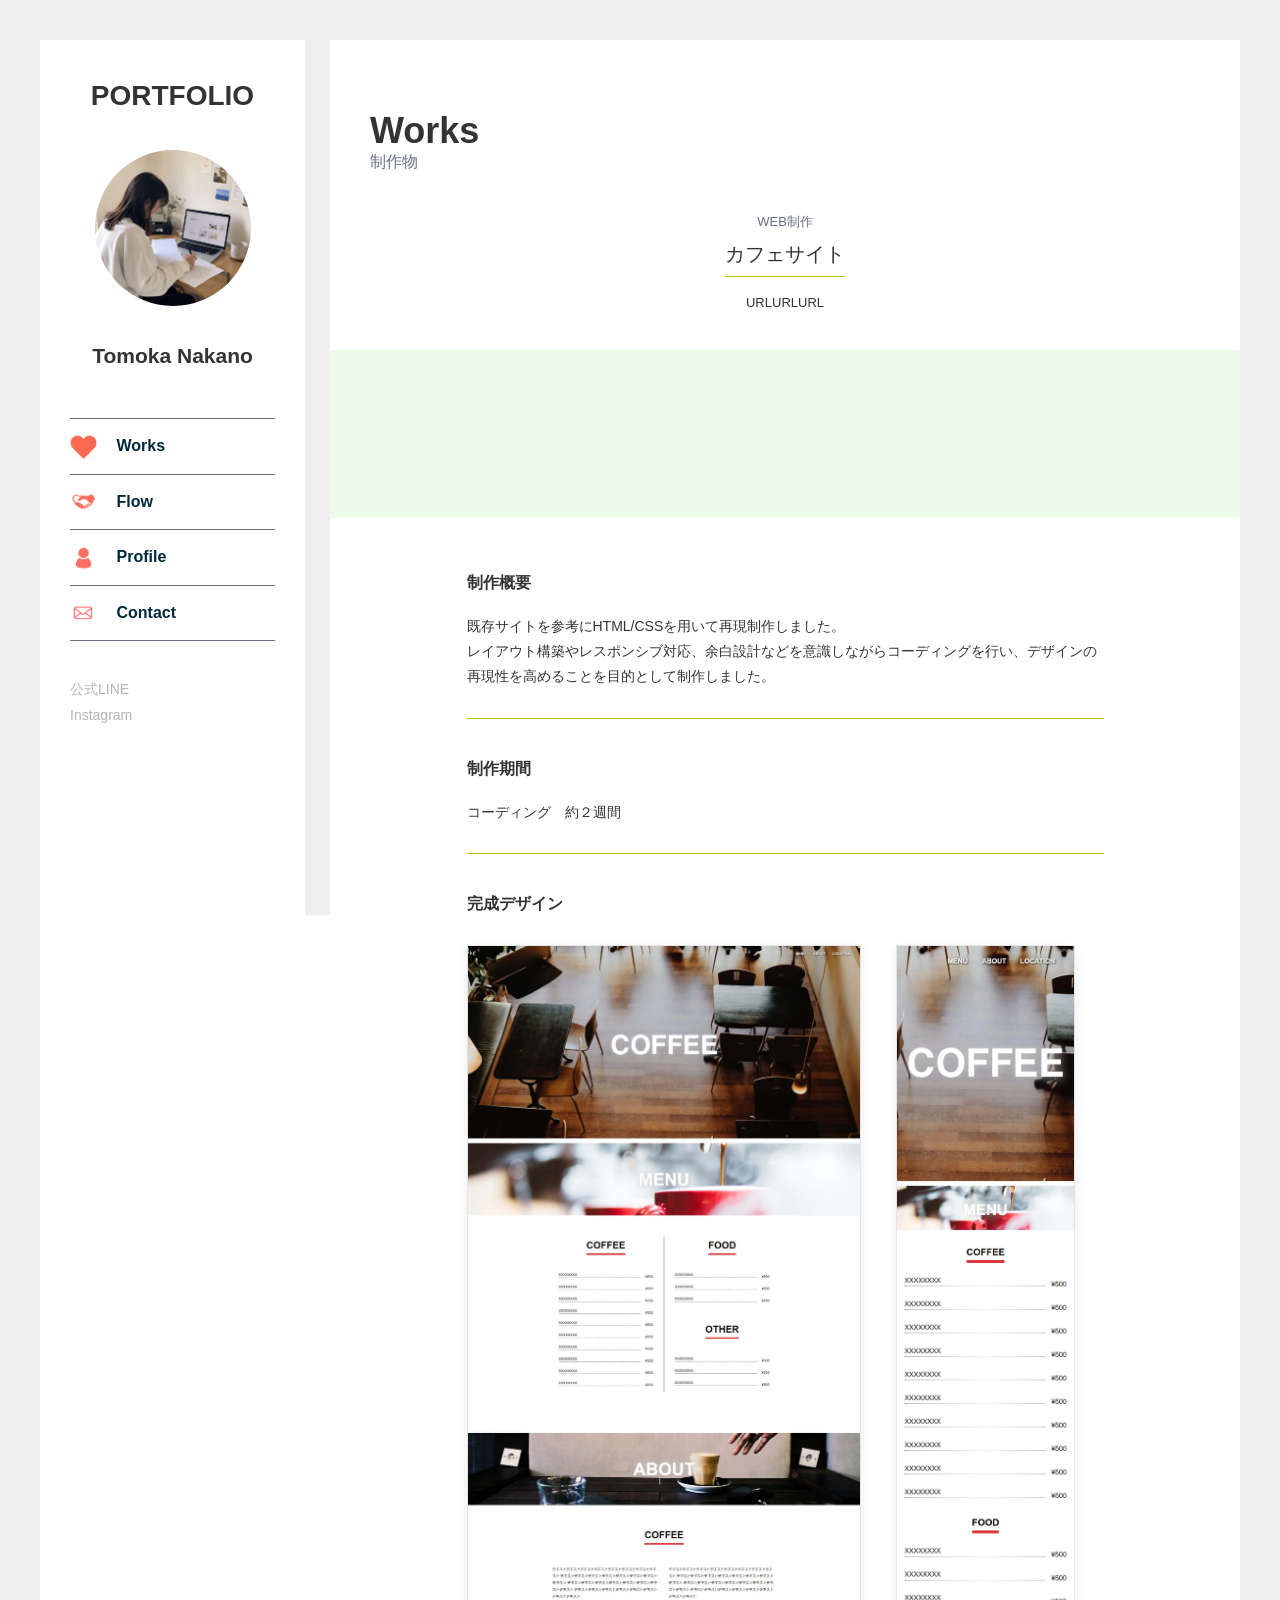
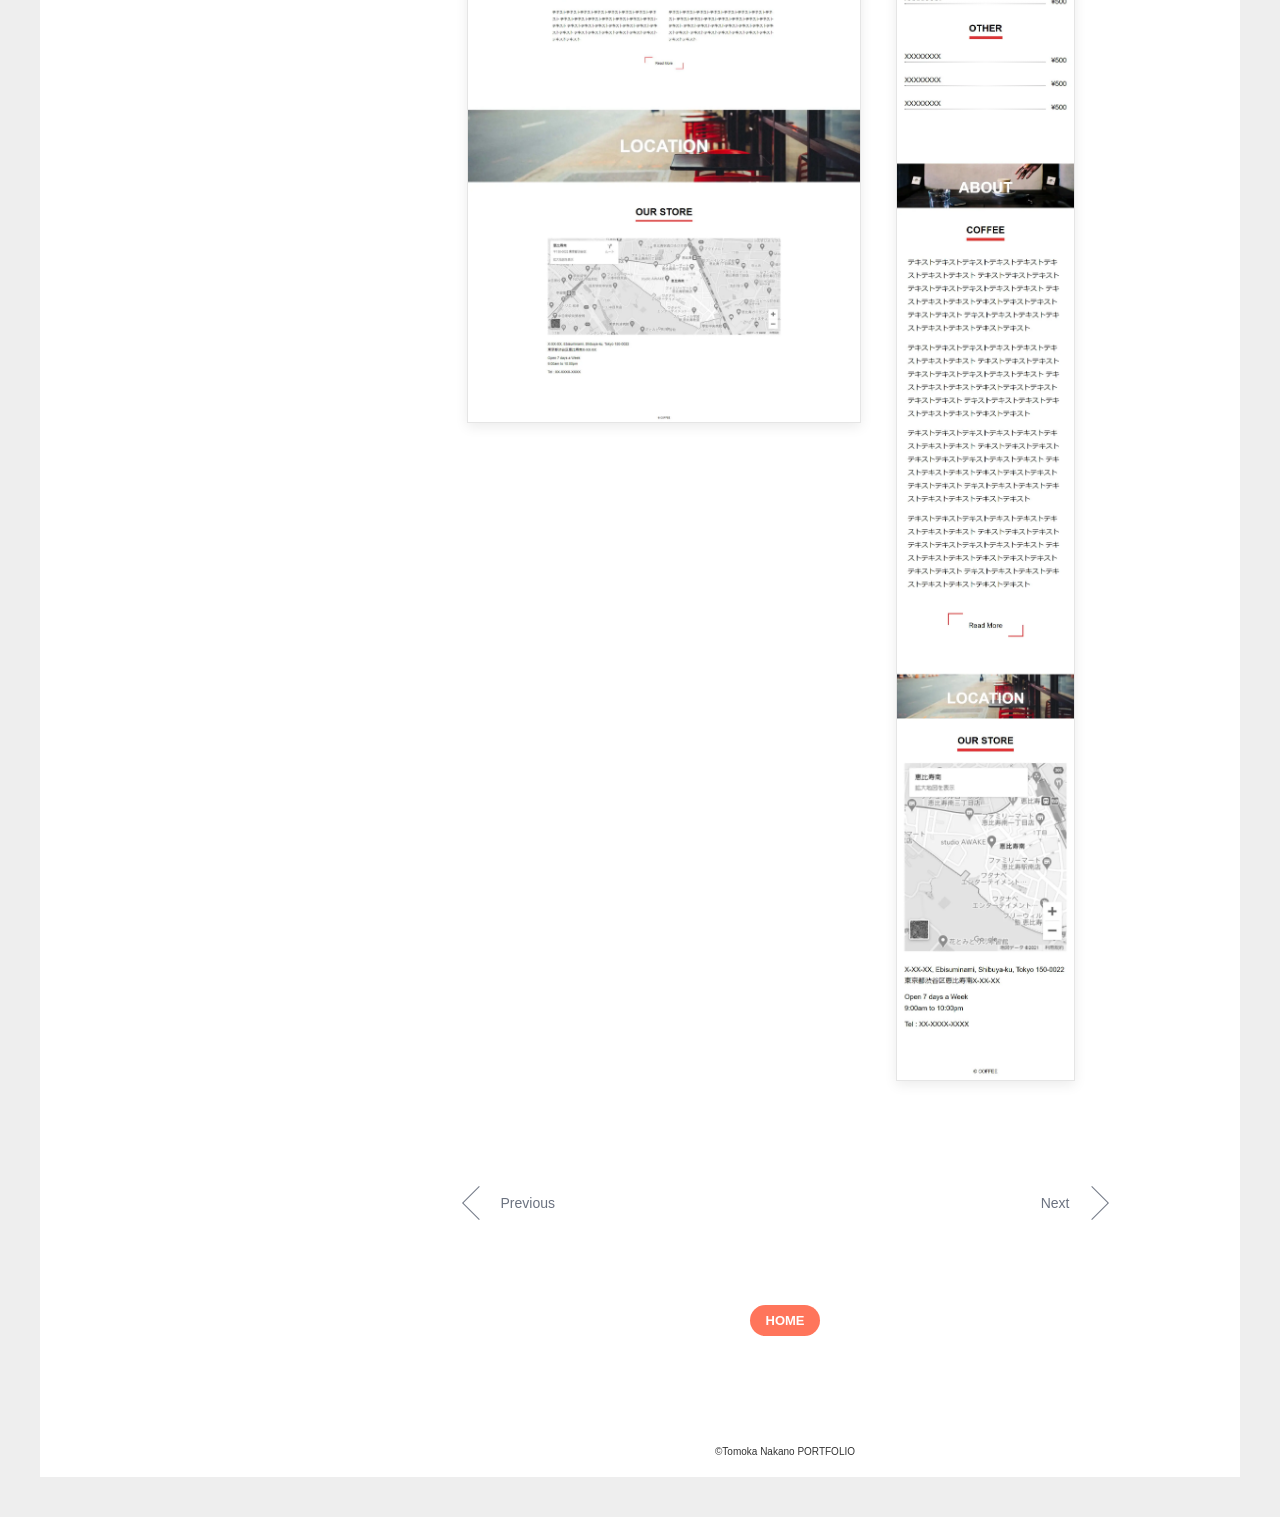
==== works/mosya_cafe.html @ 19c6b8e1 "修正" ====
<!DOCTYPE html>
<html lang="ja">
<head>
  <meta charset="UTF-8">
  <meta name="viewport" content="width=device-width, initial-scale=1.0">
  <title>tomofolio</title>
  <link rel="stylesheet" href="../css/reset.css">
  <link rel="stylesheet" href="../css/style.css">
</head>
<body>

  <div class="layout">

    <!-- スマホ用ヘッダー -->
    <header class="sp-header">
    <p class="sp-logo"><a href="../index.html">Nakano Tomoka</a></p>

    <div class="sp-right">
      <a href="../index.html#contact" class="contact-btn">Contact</a>
        <button class="hamburger-menu">
          <span></span>
          <span></span>
          <span></span>
        </button>
      </div>

    <!-- ハンバーガーメニューのナビゲーション -->
      <nav id="hamburger-navigation">
      <div class="hamburger-sidebar">
      <h1><a href="../index.html">PORTFOLIO</a></h1>
      <img src="../img/me.png" alt="" class="img-me">
      <p>Tomoka Nakano</p>

      <nav>
        <a href="../index.html#works">
          <img src="../img/icon_heart.png" alt="" class="nav-icon">Works</a>
        <a href="../index.html#flow">
          <img src="../img/icon_flow.png" alt="" class="nav-icon">Flow</a>
        <a href="../index.html#profile">
          <img src="../img/icon_profile.png" alt="" class="nav-icon">Profile</a>
        <a href="../index.html#contact">
          <img src="../img/icon_mail.png" alt="" class="nav-icon">Contact</a>
      </nav>

      <div class="sns">
        <a href="https://lin.ee/RsbOYy9">公式LINE</a>
        <a href="#">Instagram</a>
      </div>
      </div>
    </header>

    <!-- 左サイドバー -->
    <aside class="sidebar">
      <h1><a href="../index.html">PORTFOLIO</a></h1>
      <img src="../img/me.png" alt="" class="img-me">
      <p>Tomoka Nakano</p>

      <nav>
        <a href="../index.html#works">
          <img src="../img/icon_heart.png" alt="" class="nav-icon">Works</a>
        <a href="../index.html#flow">
          <img src="../img/icon_flow.png" alt="" class="nav-icon">Flow</a>
        <a href="../index.html#profile">
          <img src="../img/icon_profile.png" alt="" class="nav-icon">Profile</a>
        <a href="../index.html#contact">
          <img src="../img/icon_mail.png" alt="" class="nav-icon">Contact</a>
      </nav>

      <div class="sns">
        <a href="https://lin.ee/RsbOYy9">公式LINE</a>
        <a href="#">Instagram</a>
      </div>
    </aside>


    <!-- メイン -->
    <main class="main work-detail">

      <section class="section work-detail-head">
        <h2>Works</h2>
        <p>制作物</p>

        <div class="work-title-box">
          <p>WEB制作</p>
          <h3>カフェサイト</h3>
          <span>URLURLURL</span>
        </div>
      </section>

      <section class="work-visual">
        <img src="../img/mosya_cafe.png" alt="">
      </section>

      <section class="work-detail-body">

        <div class="work-block">
          <h3>制作概要</h3>
          <p>
            既存サイトを参考にHTML/CSSを用いて再現制作しました。<br>
            レイアウト構築やレスポンシブ対応、余白設計などを意識しながらコーディングを行い、デザインの再現性を高めることを目的として制作しました。
          </p>
        </div>

        <div class="work-block">
          <h3>制作期間</h3>
          <p>
            コーディング　約２週間
          </p>
        </div>

        <div class="work-design">
          <h3>完成デザイン</h3>

          <div class="work-design-images">
            <img src="../img/mosya_cafe-pc.webp" alt="">
            <img src="../img/mosya_cafe-sp.webp" alt="">
          </div>
        </div>

        <div class="work-nav">

          <a href="mosya_sneakers.html" class="work-prev">
            <span></span>
            Previous
          </a>

          <a href="myportfolio.html" class="work-next">
            Next
            <span></span>
          </a>

        </div>

        <a href="../index.html" class="home-btn">HOME</a>

      </section>

      <footer>©︎Tomoka Nakano PORTFOLIO</footer>

    </main>
  </div>

  <script>
  const hamburger = document.querySelector('.hamburger-menu');
  const nav = document.querySelector('#hamburger-navigation');

  hamburger.addEventListener('click', function () {
    hamburger.classList.toggle('active');
    nav.classList.toggle('active');
  });
  </script>


</body>
</html>
  
</body>
---- css/style.css ----
@charset "UTF-8";

/* =====================
   共通・全体
===================== */
html {
  scroll-behavior: smooth;
}

body {
  margin: 0;
  font-family: "Noto Sans JP", sans-serif;
  color: #333333;
  background: #eee;
  overflow-y: auto;
}

a {
  color: inherit;
  text-decoration: none;
}

body::before {
  content: "";
  position: fixed;
  top: 0;
  left: 0;
  width: 100%;
  height: 25px;
  background: #eee;
  z-index: 9999;
}

.layout {
  width: auto;
  margin: 40px;
  display: flex;
  background: #fff;
}

/* スマホでは非表示 */
.sp-header {
  display: none;
}

/* =====================
   サイドバー
===================== */
.sidebar {
  width: 290px;
  flex-shrink: 0;
  min-height: auto;
  padding: 40px 30px;
  border-right: 25px solid #eee;
  position: sticky;
  top: 25px;
  height: calc(100vh - 25px);
}

.sidebar h1 {
  font-size: 28px;
  text-align: center;
}

.sidebar h1 a,
.hamburger-sidebar h1 a,
.sp-logo a {
  color: inherit;
  text-decoration: none;
}

.sidebar .img-me {
  width: 156px;
  height: 156px;
  border-radius: 50%;
  display: block;
  margin: 38px auto;
  object-fit: cover;
}

.sidebar p {
  text-align: center;
  font-size: 21px;
  font-weight: bold;
}

.sidebar nav {
  margin-top: 50px;
}

.sidebar nav a {
  display: flex;
  align-items: center;
  gap: 20px;
  padding: 14px 0;
  border-top: 0.5px solid #6B7280;
  color: #00293C;
  text-decoration: none;
  font-weight: bold;
  transition: .3s;
}

.sidebar nav a:last-child {
  border-bottom: 0.5px solid #6B7280;
}

.sidebar nav a:hover {
  opacity: .6;
  transform: translateX(5px);
}

.sidebar nav .nav-icon,
.hamburger-sidebar .nav-icon {
  width: 26.5px;
  height: 26.5px;
  object-fit: cover;
}

.sns {
  margin-top: 40px;
}

.sns a {
  display: block;
  margin-bottom: 8px;
  color: #B3B3B3;
  font-size: 14px;
  transition: .3s;
}

.sns a:hover {
  color: #00293C;
}

/* =====================
   メイン　共通
===================== */
.main {
  flex: 1;
  overflow-y: auto;
  overflow-x: hidden;
}

.section {
  padding: 70px 40px 20px;
}

.section h2 {
  margin: 0;
  font-size: 36px;
}

.section > p:not(.explanation) {
  font-size: 16px;
  color: #6B7280;
}

.explanation {
  margin-top: 20px;
  color: #333333;
  line-height: 1.8;
}

/* =====================
   FV
===================== */
.mv {
  position: relative;
  height: clamp(334px, calc(650 / 1512 * 100vw), 655px);
  overflow: hidden;
}

.photo {
  position: relative;
  width: 100%;
  height: 100%;
}

.photo-item {
  position: absolute;
  opacity: 0;
  animation: fadeIn .8s ease forwards;
}

.photo-item img {
  width: 100%;
  display: block;
  object-fit: cover;
}

.item02 {
  width: 40%;
  top: 50px;
  left: 6%;
  z-index: 1;
  animation-delay: .2s;
}

.item01 {
  width: 47%;
  top: 130px;
  left: 20%;
  z-index: 4;
  animation-delay: 1.1s;
}

.item03 {
  width: 38%;
  top: 64px;
  right: 10%;
  z-index: 2;
  animation-delay: .5s;
}

.item04 {
  width: 30%;
  bottom: 40px;
  left: 55px;
  z-index: 3;
  animation-delay: .8s;
}

.item01 img {
  transform: rotate(-3deg);
}

.item02 img {
  transform: rotate(-8deg);
}

.item03 img {
  transform: rotate(5deg);
}

.item04 img {
  transform: rotate(10deg);
}

@keyframes fadeIn {
  from {
    opacity: 0;
    transform: translateY(20px);
  }

  to {
    opacity: 1;
    transform: translateY(0);
  }
}

.mv-text {
  position: absolute;
  right: 55px;
  bottom: 15px;
  text-align: right;
  z-index: 10;
}

.mv-text h2 {
  font-size: 48px;
  line-height: 1;
}

.mv-text p {
  margin-top: 10px;
  font-size: 16px;
}

/* =====================
   Works
===================== */
.works-grid {
  display: grid;
  grid-template-columns: repeat(2, 1fr);
  gap: 40px 55px;
  margin-top: 30px;
}

.work-link {
  display: block;
  color: inherit;
  text-decoration: none;
}

.works-grid article {
  transition: .3s;
}

.works-grid img {
  width: 100%;
  aspect-ratio: 16 / 9;
  object-fit: cover;
  border: 1px solid transparent;
  transition: .3s;
}

.works-grid h3 {
  margin: 12px 0 4px;
  color: #000;
  font-size: 18px;
  font-weight: 200;
  transition: .3s;
}

.works-grid p {
  margin: 0;
  color: #6B7280;
  font-size: 16px;
  font-weight: 100;
}

.works-grid article:hover {
  transform: translateY(-5px);
}

.works-grid article:hover img {
  border-color: #ddd;
  box-shadow: 0 6px 18px rgba(0, 0, 0, .12);
  opacity: .9;
}

.works-grid article:hover h3 {
  color: #FF755B;
}

/* =====================
   Flow
===================== */
.flow-list {
  display: flex;
  gap: 30px;
  margin-top: 30px;
  margin-bottom: 20px;
  align-items: stretch;
  overflow-x: scroll;
  position: relative;
}

.flow-list::before {
  content: "";
  position: absolute;
  top: 50%;
  left: 30px;
  right: 30px;
  height: 3px;
  background: #FF755B;
  transform: translateY(-50%);
  z-index: 0;
}

.flow-list::after {
  content: "";
  position: absolute;
  top: 50%;
  right: 18px;
  width: 18px;
  height: 18px;
  border-top: 3px solid #FF755B;
  border-right: 3px solid #FF755B;
  transform: translateY(-50%) rotate(45deg);
  z-index: 0;
}

.flow-card {
  width: 190px;
  height: 400px;
  display: flex;
  flex-direction: column;
  align-items: center;
  padding: 15px 20px;
  border: 1px solid #ddd;
  text-align: center;
  background: #fff;
  position: relative;
  z-index: 1;
}

.flow-number {
  width: 30px;
  height: 30px;
  margin: 0 auto 20px;
  background: #B3C100;
  border-radius: 50%;
  color: #fff;
  font-size: 20px;
  font-weight: bold;
  display: flex;
  align-items: center;
  justify-content: center;
}

.flow-icon {
  width: 92px;
  height: 92px;
  margin-bottom: 30px;
  font-weight: bold;
}

.flow-title {
  min-height: 70px;
  font-size: 18px;
}

.flow-text {
  width: 100px;
  min-height: 110px;
  font-size: 16px;
  font-weight: 200;
}

.flow-day {
  margin-top: auto;
  margin-bottom: 10px;
  font-size: 14px;
  font-weight: 200;
}

.day-icon {
  width: 15px;
  height: 15px;
  object-fit: contain;
}

/* =====================
   Profile
===================== */
.profile-box {
  display: flex;
  gap: 30px;
  align-items: center;
  margin-top: 30px;
}

.profile-box img {
  width: calc(436 / 960 * 100%);
  height: 270px;
  max-width: 436px;
  object-fit: contain;
}

.profile-box h3 {
  margin-bottom: 24px;
}

.profile-box p {
  margin-top: 15px;
}

/* =====================
   Contact
===================== */
form {
  margin-top: 30px;
  padding: 30px;
  background: #f5f5f5;
}

.form-row {
  display: flex;
  gap: 20px;
}

.form-group {
  font-size: 14px;
}

.required-note {
  margin-bottom: 12px;
  text-align: right;
  color: #666;
  font-size: 12px;
}

.required {
  margin-left: 2px;
  color: #FF755B;
  font-weight: bold;
}

input,
textarea {
  box-sizing: border-box;
  width: 100%;
  margin-bottom: 18px;
  padding: 14px;
  border: none;
}

textarea {
  height: 120px;
}

button {
  display: block;
  width: 600px;
  margin: 0 auto;
  padding: 14px;
  border: none;
  border-radius: 999px;
  background: #FF755B;
  color: #fff;
  font-weight: bold;
  font-size: 16px;
  cursor: pointer;
  transition: .3s;
}

button:hover {
  opacity: .85;
}

.or-line {
  display: flex;
  align-items: center;
  gap: 30px;
  margin: 30px 0;
  color: #aaa;
  font-size: 24px;
  font-weight: bold;
}

.or-line::before,
.or-line::after {
  content: "";
  flex: 1;
  height: 1px;
  background: #aaa;
}

.line-box {
  display: flex;
  align-items: center;
  gap: 30px;
  margin-top: 25px;
  padding: 20px;
  border: 1px solid #ddd;
}

.line-icon {
  width: 72px;
  height: 72px;
}

.line-text {
  display: flex;
  flex-direction: column;
  flex: 1;
}

.line-box a {
  margin-left: auto;
  padding: 14px 100px;
  border-radius: 999px;
  background: #B3C100;
  color: #fff;
  text-decoration: none;
  font-weight: bold;
  transition: .3s;
}

.line-box h3 {
  color: #00293C;

}

.line-box a:hover {
  opacity: .85;
}


/* フッター */
footer {
  padding: 20px 0;
  text-align: center;
  font-size: 10px;
}

/* =====================
   SP / smartphone
===================== */
@media screen and (max-width: 768px) {
  body::before {
    display: none;
  }

  .layout {
    width: auto;
    margin: 16px;
    display: block;
    background: #fff;
  }

  /* ハンバーガーメニュー */
  #hamburger-navigation {
    position: fixed;
    top: 0;
    right: 0;
    z-index: 99;
    width: 100%;
    height: 100vh;
    background: rgba(217, 217, 217, 0.9);
    opacity: 0;
    visibility: hidden;
    transition: .4s;
  }

  #hamburger-navigation.active {
    opacity: 1;
    visibility: visible;
  }

  .hamburger-sidebar {
    width: calc(100% - 80px);
    max-width: 310px;
    min-height: auto;
    margin: 75px auto 30px;
    padding: 40px 30px;
    background: #fff;
    box-sizing: border-box;
  }

  .hamburger-sidebar h1 {
    color: #00293C;
    text-align: center;
    font-size: 28px;
  }

  .hamburger-sidebar .img-me {
    width: 156px;
    height: 156px;
    border-radius: 50%;
    display: block;
    margin: 38px auto;
    object-fit: cover;
  }

  .hamburger-sidebar p {
    color: #00293C;
    text-align: center;
    font-size: 21px;
    font-weight: bold;
  }

  .hamburger-sidebar nav {
    margin-top: 50px;
  }

  .hamburger-sidebar nav a {
    display: flex;
    align-items: center;
    gap: 20px;
    padding: 14px 0;
    border-top: 0.5px solid #6B7280;
    color: #00293C;
    text-decoration: none;
    font-weight: bold;
    transition: .3s;
  }

  .hamburger-sidebar nav a:last-child {
    border-bottom: 0.5px solid #6B7280;
  }

  .hamburger-sidebar nav a:hover {
    opacity: .6;
    transform: translateX(5px);
  }

  .hamburger-menu {
    position: relative;
    z-index: 101;
    display: flex;
    flex-direction: column;
    gap: 8px;
    padding: 0;
    border: none;
    background: transparent;
    cursor: pointer;
  }

  .hamburger-menu span {
    display: block;
    width: 36px;
    height: 2px;
    background: #FF755B;
    transition: .3s;
  }

  .hamburger-menu.active span {
    background: #FF755B;
  }

  .hamburger-menu.active span:nth-child(1) {
    transform: translateY(10px) rotate(45deg);
  }

  .hamburger-menu.active span:nth-child(2) {
    opacity: 0;
  }

  .hamburger-menu.active span:nth-child(3) {
    transform: translateY(-10px) rotate(-45deg);
  }

  .sidebar {
    display: none;
  }

  .sp-header {
    display: flex;
    justify-content: space-between;
    align-items: center;
    width: 100%;
    padding: 18px 15px;
    background: #fff;
    position: sticky;
    top: 0;
    z-index: 100;
  }

  .sp-logo {
    margin: 0;
    color: #00293C;
    font-size: 19px;
    font-weight: 700;
  }

  .sp-right {
    display: flex;
    align-items: center;
    gap: 15px;
  }

  .contact-btn {
    display: inline-block;
    padding: 6px 12px;
    border-radius: 999px;
    background: #B3C100;
    color: #fff;
    font-size: 14px;
    font-weight: 700;
    text-decoration: none;
  }

  .main {
    overflow: visible;
  }

  /* MV */
  .mv {
    height: 655px;
  }

  .item02 {
    width: 70%;
    top: 150px;
    left: 4%;
  }

  .item01 {
    width: 82%;
    top: 310px;
    left: 10%;
  }

  .item03 {
    width: 65%;
    top: 215px;
    right: 4%;
  }

  .item04 {
    width: 55%;
    bottom: 70px;
    left: 5%;
  }

  .mv-text {
    right: 0;
    left: 0;
    top: 35px;
    text-align: center;
  }

  .mv-text h2 {
    font-size: 26px;
  }

  .mv-text p {
    font-size: 10px;
    line-height: 1.8;
  }

  /* Common */
  .section {
    padding: 45px 16px 35px;
  }

  .section h2 {
    font-size: 24px;
  }

  .section > p:not(.explanation) {
    margin-top: 10px;
    font-size: 12px;
  }

  .explanation {
    font-size: 14px;
  }

  /* Works */
  .works-grid {
    display: block;
    margin-top: 22px;
  }

  .works-grid article {
    margin-bottom: 28px;
  }

  .works-grid h3 {
    font-size: 14px;
  }

  .works-grid p {
    font-size: 10px;
  }

  /* Flow */
  .flow-list {
    display: flex;
    flex-direction: column;
    gap: 30px;
    position: relative;
    margin-top: 24px;
    padding-bottom: 50px;
    overflow: visible;
  }

  .flow-list::before {
    content: "";
    position: absolute;
    top: 126px;
    bottom: 18px;
    left: 50%;
    width: 3px;
    height: auto;
    background: #FF755B;
    transform: translateX(-50%);
    z-index: 0;
  }

  .flow-list::after {
    content: "";
    position: absolute;
    bottom: 0;
    left: 50%;
    width: 22px;
    height: 22px;
    border-right: 4px solid #FF755B;
    border-bottom: 4px solid #FF755B;
    border-top: none;
    transform: translateX(-50%) rotate(45deg);
    z-index: 0;
  }

  .flow-card {
    width: auto;
    height: auto;
    display: grid;
    grid-template-columns: 34px 90px 1fr;
    align-items: center;
    column-gap: 18px;
    padding: 20px 18px;
    border: 1px solid #ddd;
    background: #fff;
    text-align: left;
    position: relative;
    z-index: 1;
  }

  .flow-content {
    flex: 1;
  }

  .flow-number {
    width: 28px;
    height: 28px;
    margin: 0;
    font-size: 14px;
  }

  .flow-icon {
    width: 82px;
    height: 82px;
    margin: 0;
  }

  .flow-title {
    min-height: auto;
    margin: 0 0 8px;
    font-size: 18px;
    line-height: 1.4;
  }

  .flow-text {
    width: auto;
    min-height: auto;
    margin: 0 0 8px;
    font-size: 14px;
    line-height: 1.7;
  }

  .flow-day {
    margin: 0;
    font-size: 13px;
  }

  /* Profile */
  .profile-box {
    display: block;
    margin-top: 24px;
    text-align: center;
  }

  .profile-box img {
    width: 175px;
    height: 175px;
    border-radius: 50%;
    object-fit: cover;
  }

  .profile-box h3 {
    margin: 18px 0;
    font-size: 20px;
  }

  .profile-box p {
    width: 90%;
    margin: 15px auto 0;
    text-align: center;
    font-size: 14px;
    line-height: 1.8;
  }

  /* Contact */
  form {
    padding: 16px;
  }

  .form-row {
    display: block;
  }

  input,
  textarea {
    padding: 12px;
    font-size: 11px;
  }

  button {
    width: 75%;
    padding: 10px;
    font-size: 14px;
  }

  .or-line {
    gap: 16px;
    font-size: 16px;
  }

  .line-box {
    display: block;
    padding: 14px;
    text-align: center;
  }

  .line-icon {
    width: 55px;
    height: 55px;
  }

  .line-text h3 {
    margin: 8px 0 4px;
    font-size: 18px;
  }

  .line-text p {
    font-size: 12px;
    line-height: 1.6;
  }

  .line-box a {
    display: block;
    width: 75%;
    margin: 10px auto 0;
    padding: 10px;
    font-size: 14px;
  }

  footer {
    padding: 20px 0;
    text-align: center;
    font-size: 10px;
  }
}

/* =====================
   iPadサイズ
===================== */
@media screen and (min-width: 769px) and (max-width: 1230px) {
/* 共通 */
  .section {
    padding: 50px 30px 20px;
  }
  .section h2 {
    margin: 0;
    font-size: 28px;
  }

  .section > p:not(.explanation) {
    font-size: 12px;
    color: #6B7280;
  }

  .section > p.explanation {
    font-size: 14px;
    color: #333333;
  }

  .explanation {
    margin-top: 14px;
    line-height: 1.8;
  }

/* main タイトル */
  .mv-text h2 {
    font-size: 32px;
  }

  .mv-text p {
    font-size: 14px;
    line-height: 1.8;
  }

/* サイドバー */
  .sidebar {
    width: 220px;
    padding: 30px 20px;
  }

  .sidebar h1 {
    font-size: 24px;
  }

/* works */
.works-grid h3 {
  margin: 12px 0 4px;
  color: #000;
  font-size: 16px;
  font-weight: 200;
  transition: .3s;
}

.works-grid p {
  margin: 0;
  color: #6B7280;
  font-size: 14px;
  font-weight: 100;
}

/* プロフィール */
  .profile-box {
    gap: 20px;
  }

/* コンタクト */
  button {
    width: 80%;
    padding: 10px;
  }

  .line-box {
    display: block;
    padding: 14px;
    text-align: center;
  }

  .line-icon {
    width: 55px;
    height: 55px;
  }

  .line-box a {
    display: block;
    width: 75%;
    margin: 10px auto 0;
    padding: 10px;
    font-size: 14px;
  }
}

/* =====================
   Work detail
===================== */
.work-detail-head {
  padding-bottom: 0;
}

.work-title-box {
  margin-top: 40px;
  text-align: center;
}

.work-title-box p {
  margin: 0;
  color: #6B7280;
  font-size: 13px;
}

.work-title-box h3 {
  display: inline-block;
  margin: 10px 0 18px;
  padding-bottom: 8px;
  border-bottom: 1px solid #B3C100;
  font-size: 20px;
  font-weight: 400;
}

.work-title-box span {
  display: block;
  font-size: 13px;
}

.work-visual {
  margin-top: 40px;
  padding: 75px 40px;
  background: #effbea;
  text-align: center;
}

.work-visual img {
  width: 70%;
  max-width: 640px;
}

.work-detail-body {
  width: 70%;
  max-width: 760px;
  margin: 55px auto 0;
}

.work-block {
  margin-bottom: 40px;
  padding-bottom: 28px;
  border-bottom: 1px solid #B3C100;
}

.work-block h3,
.work-design h3 {
  margin-bottom: 20px;
  font-size: 16px;
}

.work-block p {
  font-size: 14px;
  line-height: 1.8;
}

.work-design-images {
  display: flex;
  align-items: flex-start;
  gap: 35px;
  margin-top: 30px;
}

.work-design-images img {
  border: 1px solid #e5e5e5;
  box-shadow: 0 4px 12px rgba(0, 0, 0, .08);
}

.work-design-images img:first-child {
  width: 62%;
}

.work-design-images img:last-child {
  width: 28%;
}

.work-nav {
  display: flex;
  justify-content: space-between;
  margin: 80px 0;
  padding-top: 30px;
  /* border-top: 1px solid #B3C100; */
}

.work-nav a {
  display: flex;
  align-items: center;
  gap: 10px;
  color: #6B7280;
  text-decoration: none;
  font-size: 14px;
  transition: .3s;
}

.work-nav a:hover {
  color: #B3C100;
}

.work-prev span,
.work-next span {
  width: 24px;
  height: 24px;
  border-top: 1.5px solid currentColor;
  border-right: 1.5px solid currentColor;
}

.work-prev span {
  transform: rotate(-135deg);
}

.work-next span {
  transform: rotate(45deg);
}

.home-btn {
  display: block;
  width: 70px;
  margin: 90px auto;
  padding: 8px 0;
  border-radius: 999px;
  background: #FF755B;
  color: #fff;
  text-align: center;
  text-decoration: none;
  font-size: 13px;
  font-weight: bold;
}

@media screen and (max-width: 768px) {
  .work-visual img {
    width: 90%;
    max-width: 640px;
  }

  .work-detail-body {
    width: calc(100% - 32px);
  }

  .work-design-images {
    flex-direction: column;
    gap: 30px;
  }

  .work-design-images img:first-child,
  .work-design-images img:last-child {
    width: 100%;
  }
}
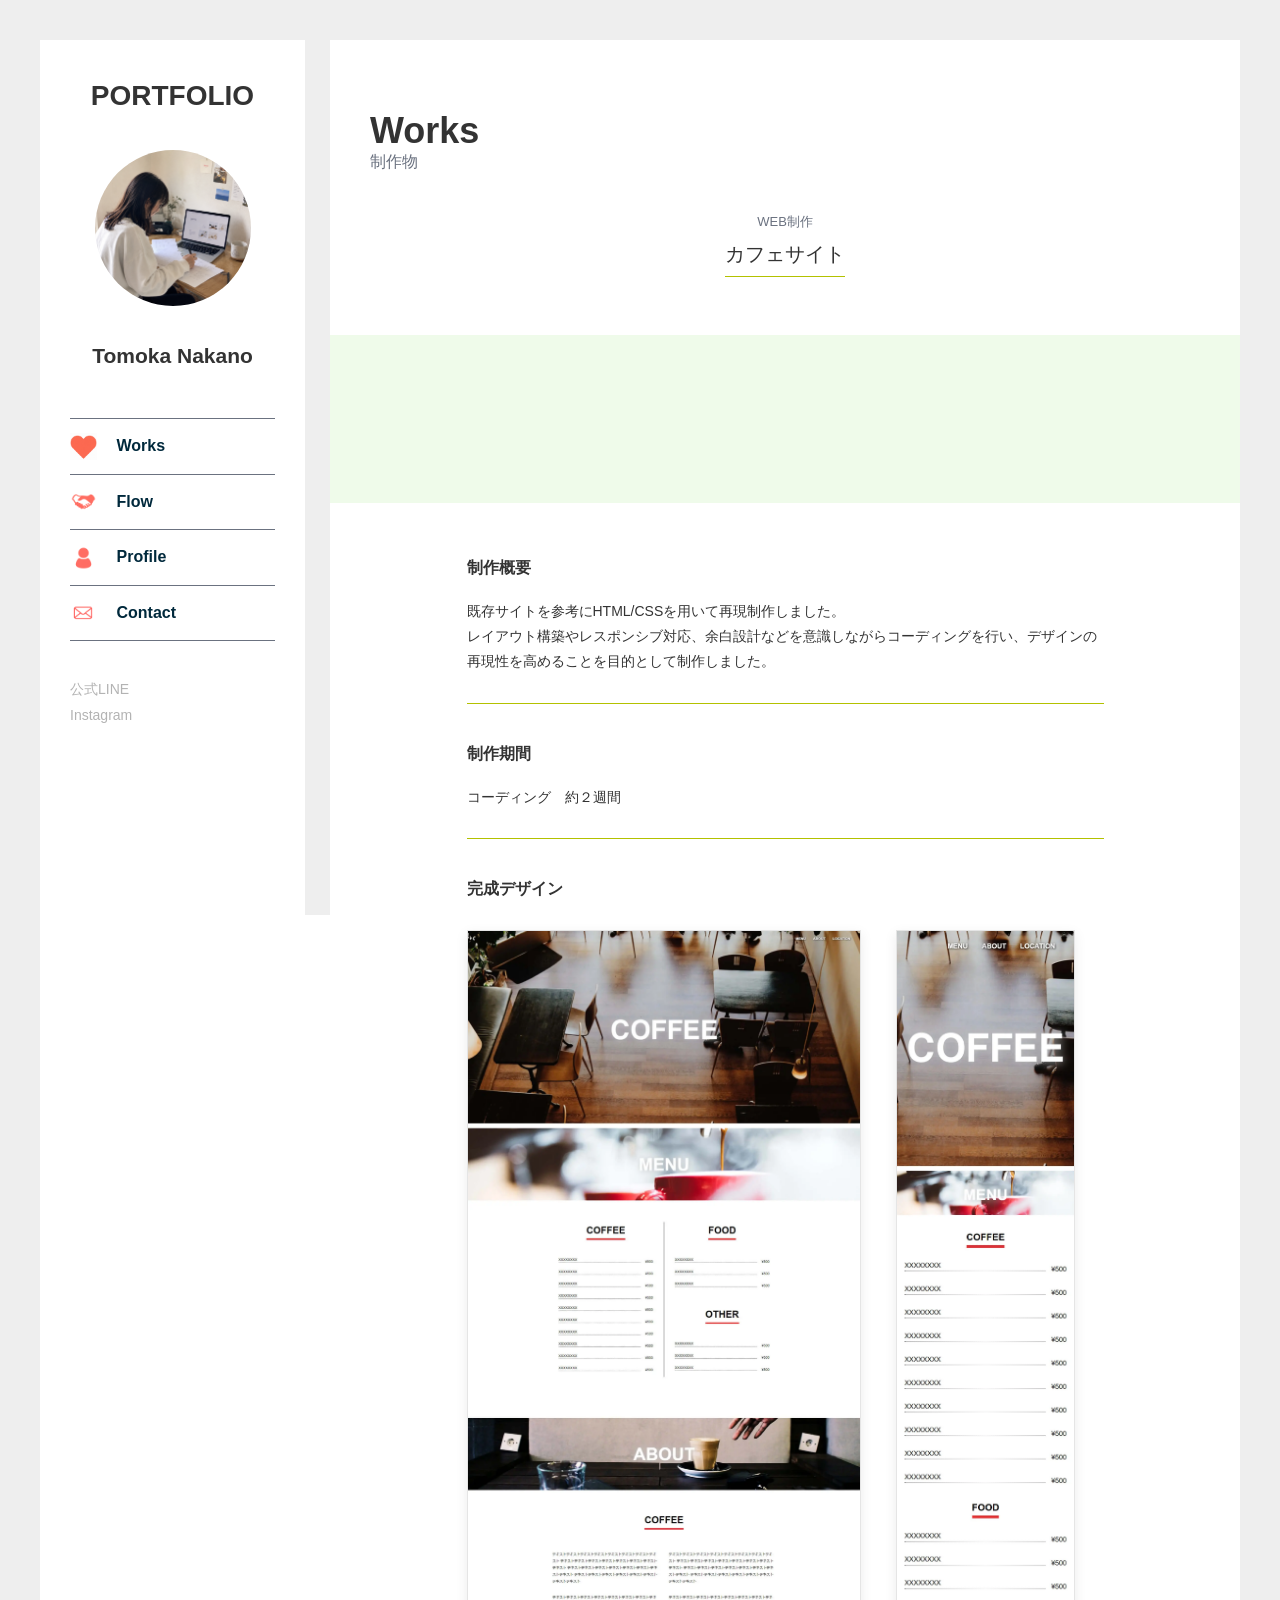
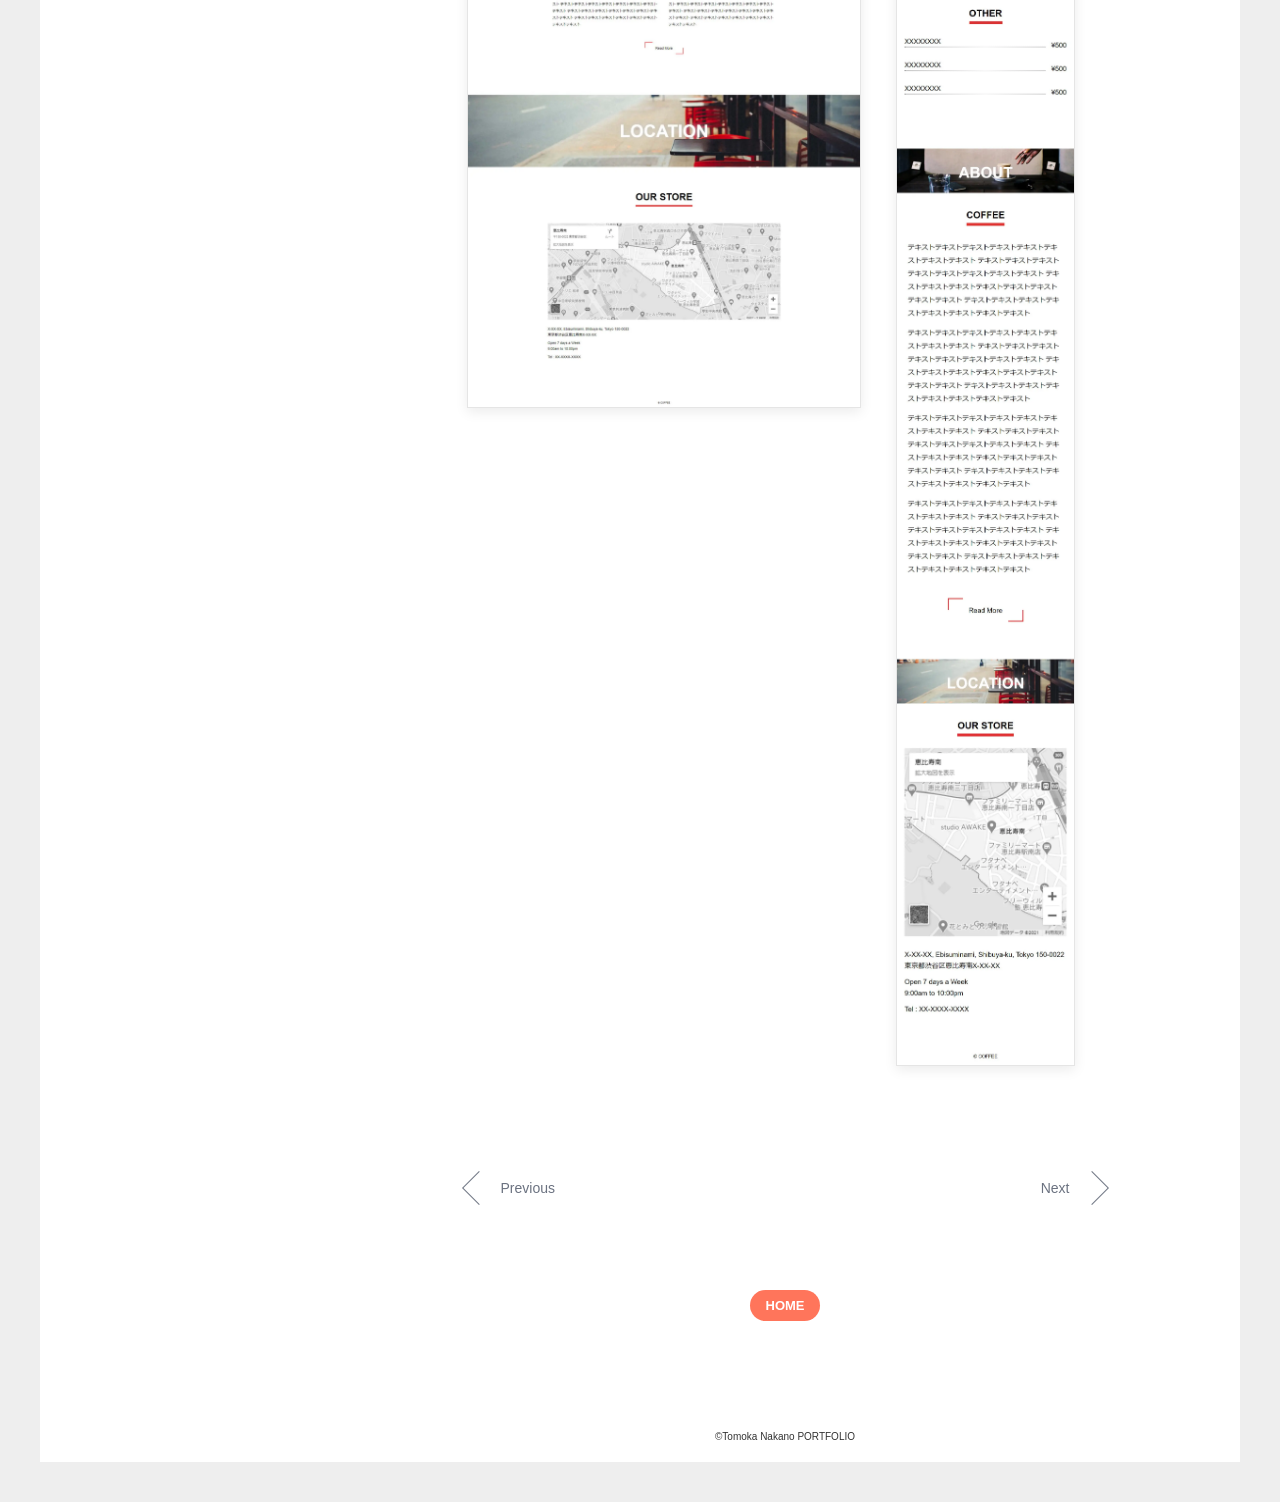
==== commit d74984ee: "修正" ====
--- a/works/mosya_cafe.html
+++ b/works/mosya_cafe.html
@@ -83,7 +83,7 @@
         <div class="work-title-box">
           <p>WEB制作</p>
           <h3>カフェサイト</h3>
-          <span>URLURLURL</span>
+          <!-- <span>URLURLURL</span> -->
         </div>
       </section>
 
@@ -140,15 +140,7 @@
     </main>
   </div>
 
-  <script>
-  const hamburger = document.querySelector('.hamburger-menu');
-  const nav = document.querySelector('#hamburger-navigation');
-
-  hamburger.addEventListener('click', function () {
-    hamburger.classList.toggle('active');
-    nav.classList.toggle('active');
-  });
-  </script>
+  <script src="../main.js"></script>
 
 
 </body>
--- a/css/style.css
+++ b/css/style.css
@@ -55,6 +55,7 @@
   position: sticky;
   top: 25px;
   height: calc(100vh - 25px);
+  overflow-y: scroll;
 }
 
 .sidebar h1 {
@@ -602,6 +603,8 @@
     opacity: 0;
     visibility: hidden;
     transition: .4s;
+
+    overflow-y: scroll;
   }
 
   #hamburger-navigation.active {
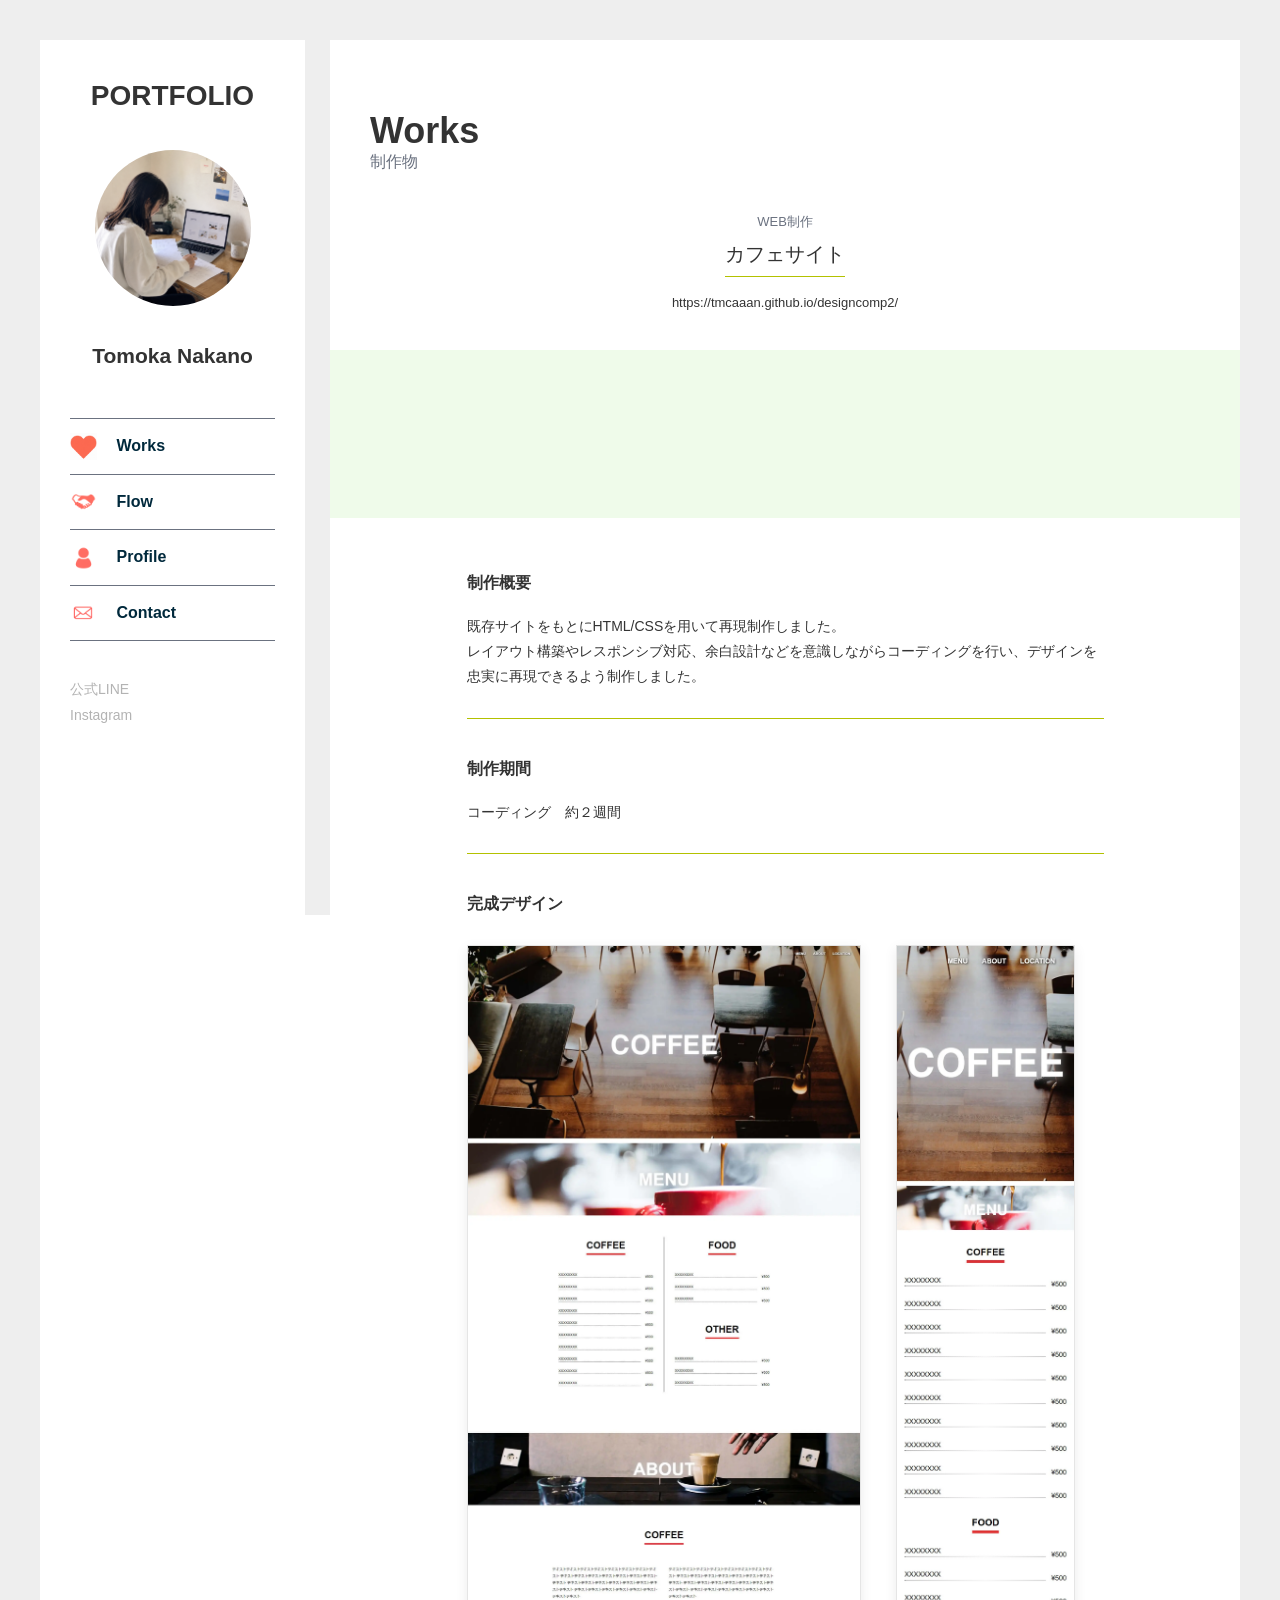
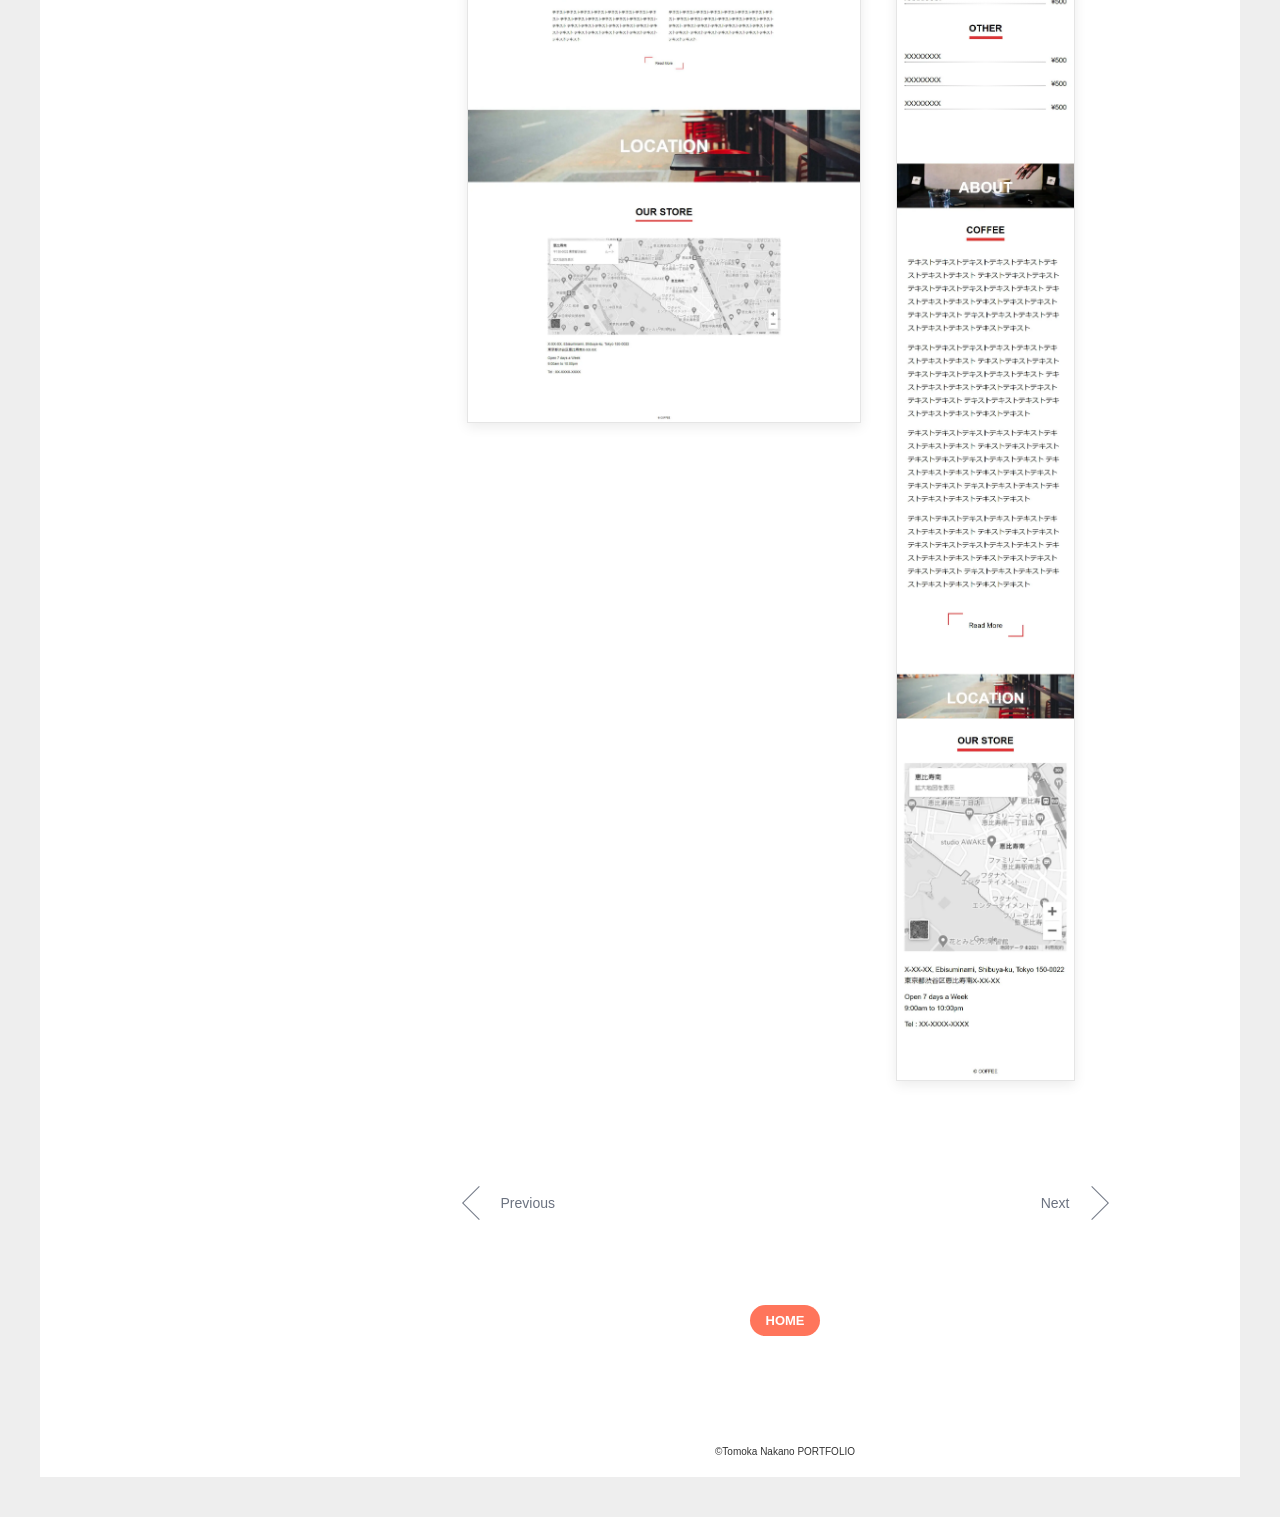
==== commit 407724a2: "修正" ====
--- a/works/mosya_cafe.html
+++ b/works/mosya_cafe.html
@@ -44,7 +44,7 @@
 
       <div class="sns">
         <a href="https://lin.ee/RsbOYy9">公式LINE</a>
-        <a href="#">Instagram</a>
+        <a href="https://www.instagram.com/tomoka_pf/">Instagram</a>
       </div>
       </div>
     </header>
@@ -68,7 +68,7 @@
 
       <div class="sns">
         <a href="https://lin.ee/RsbOYy9">公式LINE</a>
-        <a href="#">Instagram</a>
+        <a href="https://www.instagram.com/tomoka_pf/">Instagram</a>
       </div>
     </aside>
 
@@ -83,7 +83,9 @@
         <div class="work-title-box">
           <p>WEB制作</p>
           <h3>カフェサイト</h3>
-          <!-- <span>URLURLURL</span> -->
+          <span>
+            <a href="https://tmcaaan.github.io/designcomp2/" target="_blank">https://tmcaaan.github.io/designcomp2/</a>
+          </span>
         </div>
       </section>
 
@@ -96,8 +98,8 @@
         <div class="work-block">
           <h3>制作概要</h3>
           <p>
-            既存サイトを参考にHTML/CSSを用いて再現制作しました。<br>
-            レイアウト構築やレスポンシブ対応、余白設計などを意識しながらコーディングを行い、デザインの再現性を高めることを目的として制作しました。
+            既存サイトをもとにHTML/CSSを用いて再現制作しました。<br>
+            レイアウト構築やレスポンシブ対応、余白設計などを意識しながらコーディングを行い、デザインを忠実に再現できるよう制作しました。
           </p>
         </div>
 
--- a/css/style.css
+++ b/css/style.css
@@ -328,8 +328,6 @@
    Flow
 ===================== */
 .flow-list {
-  display: flex;
-  gap: 30px;
   margin-top: 30px;
   margin-bottom: 20px;
   align-items: stretch;
@@ -337,7 +335,16 @@
   position: relative;
 }
 
-.flow-list::before {
+.flow-inner{
+  display: flex;
+  gap: 30px;
+  /* 広いかも */
+  padding-right: 137px;
+  width: fit-content;
+  position: relative;
+}
+
+.flow-inner::before {
   content: "";
   position: absolute;
   top: 50%;
@@ -347,13 +354,15 @@
   background: #FF755B;
   transform: translateY(-50%);
   z-index: 0;
-}
-
-.flow-list::after {
+  width: 1090px;
+}
+
+.flow-inner::after {
   content: "";
   position: absolute;
   top: 50%;
-  right: 18px;
+  /* right: 18px; */
+  right: 90px;
   width: 18px;
   height: 18px;
   border-top: 3px solid #FF755B;
@@ -365,7 +374,7 @@
 .flow-card {
   width: 190px;
   height: 400px;
-  display: flex;
+  /* display: flex; */
   flex-direction: column;
   align-items: center;
   padding: 15px 20px;
@@ -403,7 +412,7 @@
 }
 
 .flow-text {
-  width: 100px;
+  /* width: 100px; */
   min-height: 110px;
   font-size: 16px;
   font-weight: 200;
@@ -445,6 +454,10 @@
 
 .profile-box p {
   margin-top: 15px;
+}
+
+.sp-none {
+  display: inline;
 }
 
 /* =====================
@@ -832,41 +845,33 @@
 
   /* Flow */
   .flow-list {
-    display: flex;
+    overflow-x: visible;
+  }
+
+  .flow-inner {
     flex-direction: column;
-    gap: 30px;
-    position: relative;
-    margin-top: 24px;
-    padding-bottom: 50px;
-    overflow: visible;
-  }
-
-  .flow-list::before {
-    content: "";
-    position: absolute;
-    top: 126px;
-    bottom: 18px;
+    gap: 20px;
+    padding-right: 0;
+    width: 100%;
+  }
+
+  .flow-inner::before {
     left: 50%;
+    right: auto;
+    top: 55px;
     width: 3px;
-    height: auto;
-    background: #FF755B;
-    transform: translateX(-50%);
-    z-index: 0;
-  }
-
-  .flow-list::after {
-    content: "";
-    position: absolute;
-    bottom: 0;
-    left: 50%;
-    width: 22px;
-    height: 22px;
-    border-right: 4px solid #FF755B;
-    border-bottom: 4px solid #FF755B;
-    border-top: none;
-    transform: translateX(-50%) rotate(45deg);
-    z-index: 0;
-  }
+    height: calc(100% - 10px);
+    transform: none;
+  }
+
+  .flow-inner::after {
+    left: calc(50% - -1px);
+    right: auto;
+    top: auto;
+    bottom: -42px;
+  transform: translateX(-50%) rotate(135deg);
+  }
+
 
   .flow-card {
     width: auto;
@@ -935,16 +940,20 @@
   }
 
   .profile-box h3 {
-    margin: 18px 0;
+    margin: 18px 0 40px 0;
     font-size: 20px;
   }
 
   .profile-box p {
-    width: 90%;
-    margin: 15px auto 0;
-    text-align: center;
+    /* width: 90%; */
+    /* margin: 15px auto 0; */
+    text-align: left;
     font-size: 14px;
     line-height: 1.8;
+  }
+
+  .sp-none {
+    display: none;
   }
 
   /* Contact */
@@ -1074,9 +1083,13 @@
 }
 
 /* プロフィール */
-  .profile-box {
+.profile-box {
     gap: 20px;
   }
+
+.sp-none {
+  display: none;
+}
 
 /* コンタクト */
   button {
